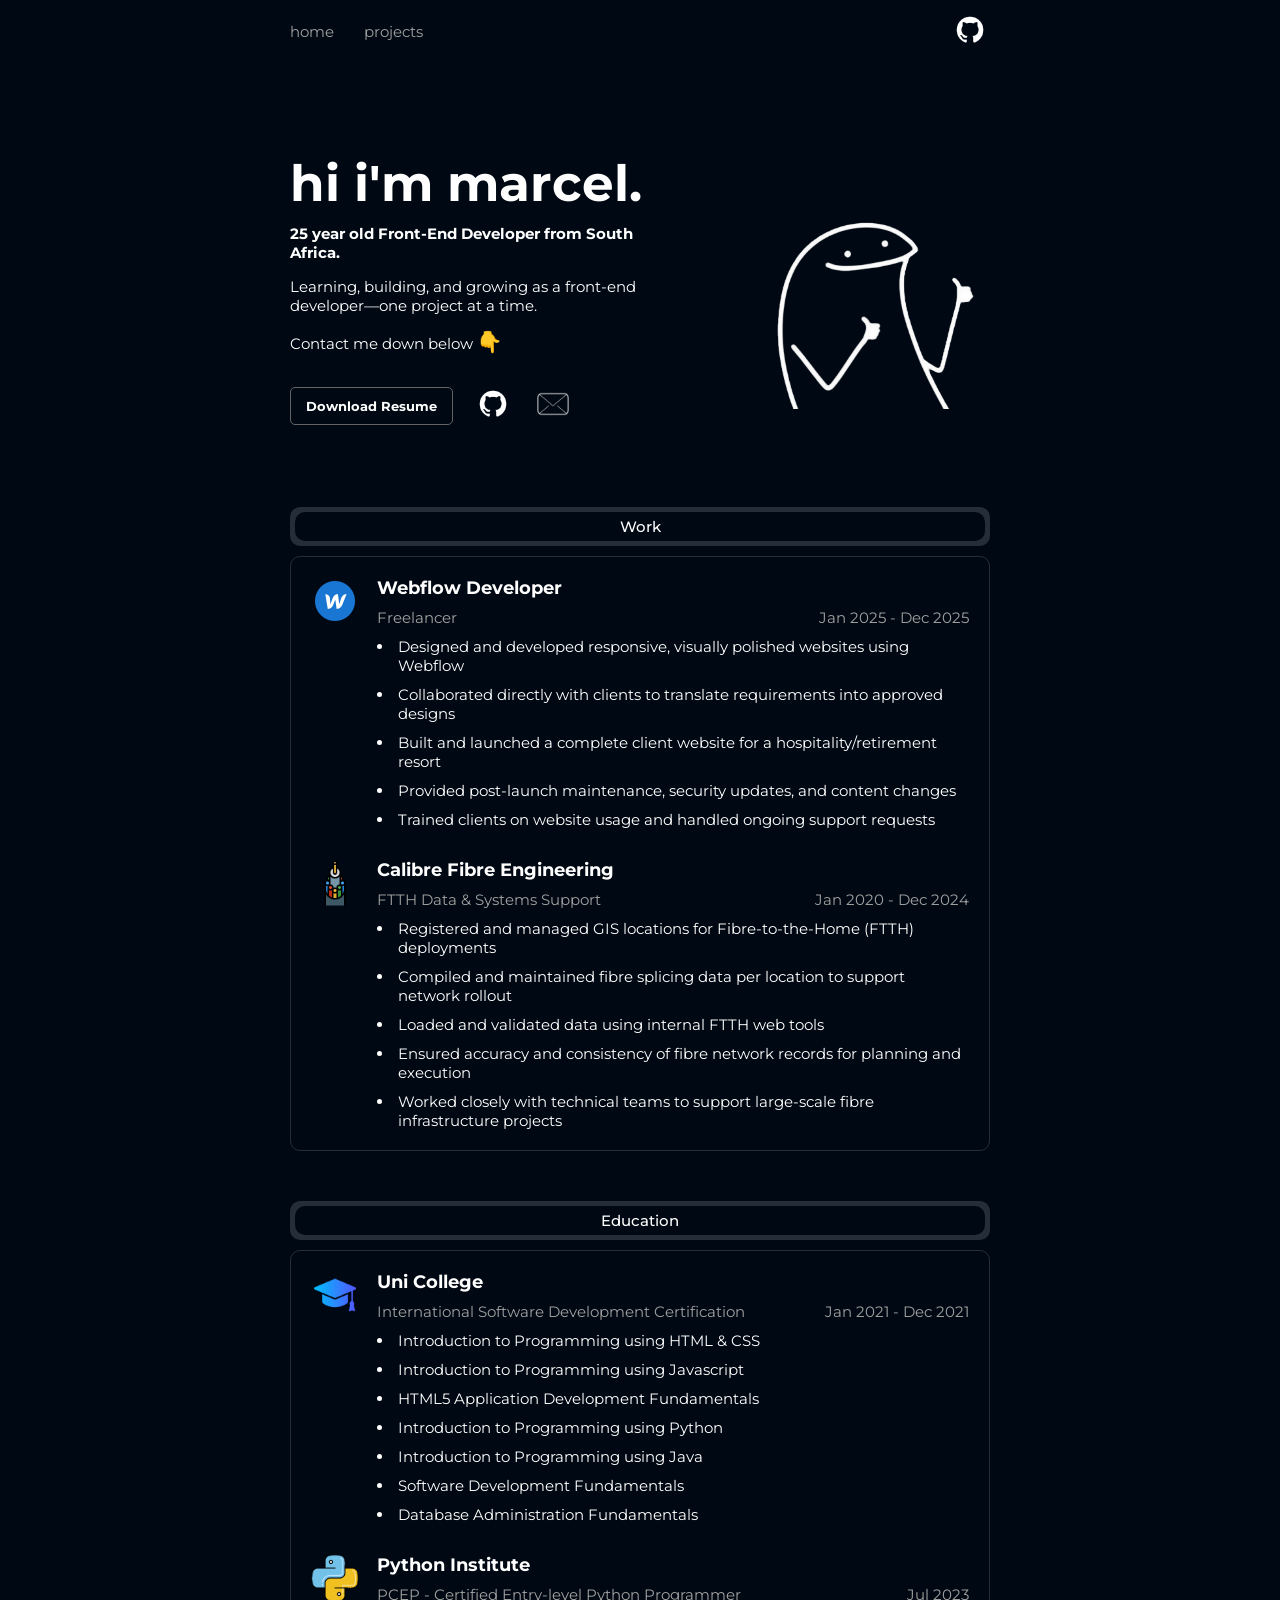
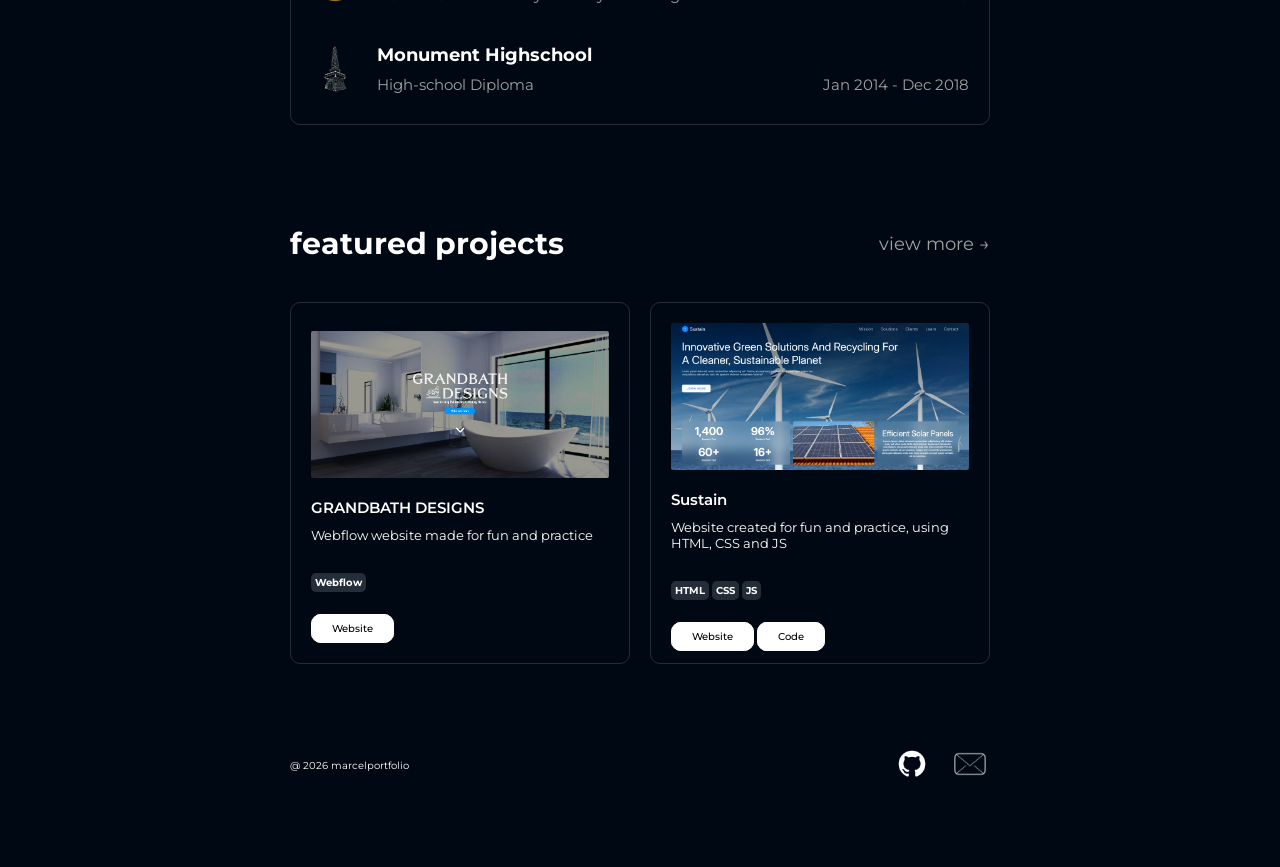
==== index.html @ 33f64fe2 "Add files via upload" ====
<!DOCTYPE html>
<html lang="en">
<head>
    <meta charset="UTF-8">
    <meta name="viewport" content="width=device-width, initial-scale=1.0">
    <link rel="stylesheet" href="path/to/font-awesome/css/font-awesome.min.css">
    <link rel="stylesheet" href="style.css">
    <title>Marcel Portfolio</title>
</head>
<body>
    <div class="body-container">
         <!-- * Header Section -->
        <header>
            <nav>
                <ul>
                    <li><a href="index.html">home</a></li>
                    <li><a href="projects.html">projects</a></li>
                </ul>
                <a href="https://github.com/marcel-webdev" target="_blank"><img src="Images/icons8-github-64.png" alt="" class="githubLogo"></a>
            </nav>
            <div class="hero">
                <div class="hero-text">
                    <h1>hi i'm marcel.</h1>
                    <p><span>25 year old Front-End Developer from South Africa.</span></p>
                    <p>Learning, building, and growing as a front-end developer—one project at a time.</p>
                    <p>Contact me down below <span style='font-size:2rem;'>&#128071;</span></p>
                    <div class="social-links">
                        <button class="download-resume">
                            Download Resume
                        </button>
                        <a href="https://github.com/marcel-webdev" target="_blank"><img src="Images/icons8-github-64.png" alt=""></a>
                        <a href="mailto:marcelhpersonal@gmail.com"><img src="Images/icons8-email-100.png" alt=""></a>
                    </div>
                </div>
                <div class="hero-img">
                    <img src="Images/StickAvatar.png" alt="">
                </div>
            </div>
        </header>

        <!-- * Main Section -->
        <main>
            <div class="work-section">
                <div class="work-title-div">
                    <h2 class="title">Work</h2>
                </div>
                <div class="work-experience">
                    <div class="experience">
                        <div class="logo">
                            <img src="Images/icons8-webflow-48.png" alt="">
                        </div>
                        <div class="experience-text">
                            <h3>Webflow Developer</h3>
                            <div class="position-date">
                                <p>Freelancer</p>
                                <p> Jan 2025 - Dec 2025</p>
                            </div>
                            <ul>
                                <li>Designed and developed responsive, visually polished websites using Webflow</li>
                                <li>Collaborated directly with clients to translate requirements into approved designs</li>
                                <li>Built and launched a complete client website for a hospitality/retirement resort</li>
                                <li>Provided post-launch maintenance, security updates, and content changes</li>
                                <li>Trained clients on website usage and handled ongoing support requests</li>
                            </ul>
                        </div>  
                    </div>
                    <div class="experience">
                        <div class="logo">
                            <img src="Images/optical-fiber.png" width="48px" alt="">
                        </div>
                        <div class="experience-text">
                            <h3>Calibre Fibre Engineering</h3>
                            <div class="position-date">
                                <p>FTTH Data & Systems Support</p>
                                <p> Jan 2020 - Dec 2024</p>
                            </div>
                            <ul>
                                <li>Registered and managed GIS locations for Fibre-to-the-Home (FTTH) deployments</li>
                                <li>Compiled and maintained fibre splicing data per location to support network rollout</li>
                                <li>Loaded and validated data using internal FTTH web tools</li>
                                <li>Ensured accuracy and consistency of fibre network records for planning and execution</li>
                                <li>Worked closely with technical teams to support large-scale fibre infrastructure projects</li>
                            </ul>
                        </div>  
                    </div>
                </div>
            </div>

            <div class="education-section">
                <div class="education-title-div">
                    <h2 class="title">Education</h2>
                </div>
                <div class="education-experience">
                    <div class="education">
                        <div class="logo">
                            <img src="Images/graduation-hat.png" width="48px" alt="">
                        </div>
                        <div class="education-text">
                            <h3>Uni College</h3>
                            <div class="position-date">
                                <p>International Software Development Certification</p>
                                <p> Jan 2021 - Dec 2021</p>
                            </div>
                            <ul>
                                <li>Introduction to Programming using HTML & CSS</li>
                                <li>Introduction to Programming using Javascript</li>
                                <li>HTML5 Application Development Fundamentals</li>
                                <li>Introduction to Programming using Python</li>
                                <li>Introduction to Programming using Java</li>
                                <li>Software Development Fundamentals</li>
                                <li>Database Administration Fundamentals</li>
                            </ul>
                        </div>  
                    </div>
                    <div class="education">
                        <div class="logo">
                            <img src="Images/python.png" width="48px" alt="">
                        </div>
                        <div class="education-text">
                            <h3>Python Institute</h3>
                            <div class="position-date">
                                <p>PCEP - Certified Entry-level Python Programmer</p>
                                <p>Jul 2023</p>
                            </div>
                        </div>  
                    </div>
                    <div class="education">
                        <div class="logo">
                            <img src="Images/image.png" width="48px" alt="">
                        </div>
                        <div class="education-text">
                            <h3>Monument Highschool</h3>
                            <div class="position-date">
                                <p>High-school Diploma</p>
                                <p> Jan 2014 - Dec 2018</p>
                            </div>
                        </div>  
                    </div>
                </div>
            </div>

            <div class="projects-section">
                <div class="title">
                    <h2>featured projects</h2>
                    <a href="projects.html">view more &#8594;</a>
                </div>

                <div class="project-cards">
                    <div class="card">
                        <img src="Images/grandbath-preview.png" width="100%" alt="">
                        <h3>GRANDBATH DESIGNS</h3>
                        <p>Webflow website made for fun and practice</p>
                        <button>Webflow</button>
                        <div>
                            <a href="https://grandbath-designs.webflow.io/" target="_blank">Website</a>
                        </div>
                    </div>
                    <div class="card">
                        <img src="Images/sustain-preview.png" width="100%" alt="">
                        <h3>Sustain</h3>
                        <p>Website created for fun and practice, using HTML, CSS and JS</p>
                        <div class="card-btns">
                            <button>HTML</button>
                            <button>CSS</button>
                            <button>JS</button>
                        </div>
                        <div>
                            <a href="https://marcel-webdev.github.io/sustain/" target="_blank">Website</a>
                            <a href="https://github.com/marcel-webdev/sustain" target="_blank">Code</a>
                        </div>
                    </div>
                </div>
            </div>
        </main>

        <!-- * Footer Section -->
        <footer>
            <div class="footer-section">
                <p>@ 2026 marcelportfolio</p>
                <div class="footer-links">
                    <a href="https://github.com/marcel-webdev" target="_blank"><img src="Images/icons8-github-64.png" alt=""></a>
                    <a href="mailto:marcelhpersonal@gmail.com"><img src="Images/icons8-email-100.png" alt=""></a>
                </div>
            </div>
        </footer>



    </div>

       

    
</body>
</html>
---- style.css ----
@import url('https://fonts.googleapis.com/css2?family=Montserrat:ital,wght@0,100..900;1,100..900&display=swap');

* {
    padding: 0;
    margin: 0;
    box-sizing: border-box;
    font-family: Montserrat, Verdana, Geneva, Tahoma, sans-serif;
}

html {
    font-size: 62.5%;
}

body {
    background-color: rgb(0, 9, 19);
    color: white;
    display: flex;
    justify-content: center;
}

.body-container {
    width: 100%;
    max-width: 72rem;
    padding: 0rem 1rem;
}

/** Header CSS */
nav {
    width: 100%;
    display: flex;
    justify-content: space-between;
    align-items: center;
    padding-top: 1rem;
}

nav ul {
    display: flex;
    gap: 3rem;
}

nav ul li {
    list-style: none;
}

nav ul li a {
    text-decoration: none;
    color: rgb(161, 161, 161);
    font-size: 1.5rem;
    transition: all 0.3s ease-out;
}

nav ul li a:hover {
    color: white;
}

nav .githubLogo {
    width: 4rem;
    z-index: 1001;
}

.hero {
    display: grid;
    grid-template-columns: 1.2fr 0.8fr;
    gap: 10rem;
    align-items: center;
    margin-bottom: 8rem;
    padding-top: 10rem;
}

.hero .hero-text h1{
    font-size: 5rem;
    margin-bottom: 1rem;
}

.hero .hero-text p {
    font-size: 1.5rem;
    margin-bottom: 1.5rem;
}

.hero .hero-text p span {
    font-weight: bold;
}

.hero .hero-text .social-links {
    display: flex;
    gap: 2rem;
    align-items: center;
    margin-top: 3rem;
}

.hero .hero-text button {
    background-color: transparent;
    color: white;
    font-weight: bold;
    border: 0.5px rgb(100, 100, 100) solid;
    padding: 1rem 1.5rem;
    border-radius: 0.5rem;
    cursor: pointer;
    transition: all 0.3s ease-out;
}

.hero .hero-text button:hover{
    color: rgb(0, 9, 19);
    background-color: white;
}

.hero .hero-text .social-links a img{
    width: 4rem;
}

.hero .hero-img img{
    width: 100%;
}

/** Main CSS */

.work-section {
    width: 100%;
    margin-bottom: 5rem;
}

.work-experience {
    border: 1px rgba(156, 163, 175, 0.233) solid;
    padding: 2rem 2rem;
    border-radius: 1rem;
}

.work-title-div{
    width: 100%;
    background-color: rgba(156, 163, 175, 0.233);
    padding: 0.5rem 0.5rem;
    border-radius: 1rem;
    text-align: center;
    margin-bottom: 1rem;
}

.work-title-div .title {
    background-color: rgb(0, 9, 19);
    font-weight: 500;
    padding: 0.5rem 0rem;
    border-radius: 1rem;
}

.experience {
    width: 100%;
    display: grid;
    grid-template-columns: 0.2fr 1.8fr;
}

.experience-text h3{
    font-size: 1.75rem;
    margin-bottom: 1rem;
}

.experience-text .position-date {
    display: flex;
    justify-content: space-between;
    font-size: 1.5rem;
    color: rgb(161, 161, 161);
    margin-bottom: 1rem;
}

.experience-text ul {
    list-style-position: inside;
    padding-left: 0;
}

.experience-text ul li {
    font-size: 1.5rem;
    padding-left: 2.1rem;
    text-indent: -2.1rem;
}


.experience-text ul li:not(:last-child) {
  margin-bottom: 10px;
}

.experience:not(:last-child) {
    margin-bottom: 3rem;
}


.education-section {
    width: 100%;
}

.education-experience {
    border: 1px rgba(156, 163, 175, 0.233) solid;
    padding: 2rem 2rem;
    border-radius: 1rem;
}

.education-title-div{
    width: 100%;
    background-color: rgba(156, 163, 175, 0.233);
    padding: 0.5rem 0.5rem;
    border-radius: 1rem;
    text-align: center;
    margin-bottom: 1rem;
}

.education-title-div .title {
    background-color: rgb(0, 9, 19);
    font-weight: 500;
    padding: 0.5rem 0rem;
    border-radius: 1rem;
}

.education {
    width: 100%;
    display: grid;
    grid-template-columns: 0.2fr 1.8fr;
}

.education-text h3{
    font-size: 1.75rem;
    margin-bottom: 1rem;
}

.education-text .position-date {
    display: flex;
    justify-content: space-between;
    font-size: 1.5rem;
    color: rgb(161, 161, 161);
    margin-bottom: 1rem;
}

.education-text ul {
    list-style-position: inside;
    padding-left: 0;
}

.education-text ul li {
    font-size: 1.5rem;
    padding-left: 2.1rem;
    text-indent: -2.1rem;
}


.education-text ul li:not(:last-child) {
  margin-bottom: 10px;
}

.education:not(:last-child) {
    margin-bottom: 3rem;
}

.projects-section {
    width: 100%;
    margin-top: 10rem;
    margin-bottom: 8rem;
}

.projects-section .title {
    width: 100%;
    display: flex;
    justify-content: space-between;
    align-items: center;
    margin-bottom: 4rem;
}

.projects-section .title h2 {
    font-size: 3rem;
}

.projects-section .title a {
    font-size: 1.75rem;
    text-decoration: none;
    color: rgb(161, 161, 161);
    transition: all 0.3s ease-out;
}

.projects-section .title a:hover {
    color: white;
}

.project-cards {
    display: grid;
    grid-template-columns: 1fr 1fr;
    gap: 2rem;
}

.project-cards .card {
    border: 1px rgba(156, 163, 175, 0.233) solid;
    border-radius: 1rem;
    padding: 2rem 2rem;
    display: flex;
    flex-direction: column;
    justify-content: center;
    align-items: left;
}

.project-cards .card img {
    border-radius: .2rem;
    margin-bottom: 2rem;
}

.project-cards .card h3 {
    font-size: 1.5rem;
    font-weight: 600;
    margin-bottom: 1rem;
}

.project-cards .card p {
    font-size: 1.3rem;
    margin-bottom: 3rem;
}

.project-cards .card button{
    width: fit-content;
    border: none;
    border-radius: .5rem;
    background-color: rgba(156, 163, 175, 0.233);
    color: white;
    padding: .3rem .4rem;
    font-weight: bold;
    font-size: 1rem;
    margin-bottom: 3rem;
}

.project-cards .card a {
    text-decoration: none;
    color: black;
    background-color: white;
    border: 1px white solid;
    width: fit-content;
    padding: 0.7rem 2rem;
    border-radius: 1rem;
    font-size: 1rem;
    font-weight: 500;
    transition: all 0.3s ease-out;
}

.project-cards .card a:hover {
    background-color: rgb(0, 9, 19);
    color: white;
    border: 1px white solid;
}

/** Footer CSS */

.footer-section {
    width: 100%;
    display: flex;
    justify-content: space-between;
    align-items: center;
    margin-bottom: 8rem;
}

.footer-section .footer-links a img{
    width: 4rem;
}

.footer-section .footer-links a:not(:last-child){
    margin-right: 1.5rem;
}

/** Media Queries */

@media (max-width: 48rem) {
    .hero {
        grid-template-columns: 1fr;
        margin-bottom: 5rem;
        gap: 0;
        padding-top: 5rem;
    }
    .hero-img {
        width: 30rem;
    }
}

@media (max-width: 45rem) {
    .body-container {
        max-width: 65rem;
    }
}

@media (max-width: 37rem) {
    html {
        font-size: 55%;
    }
}

@media (max-width: 32rem) {
    .project-cards {
        display: grid;
        grid-template-columns: 1fr;
        gap: 2rem;
    }
}
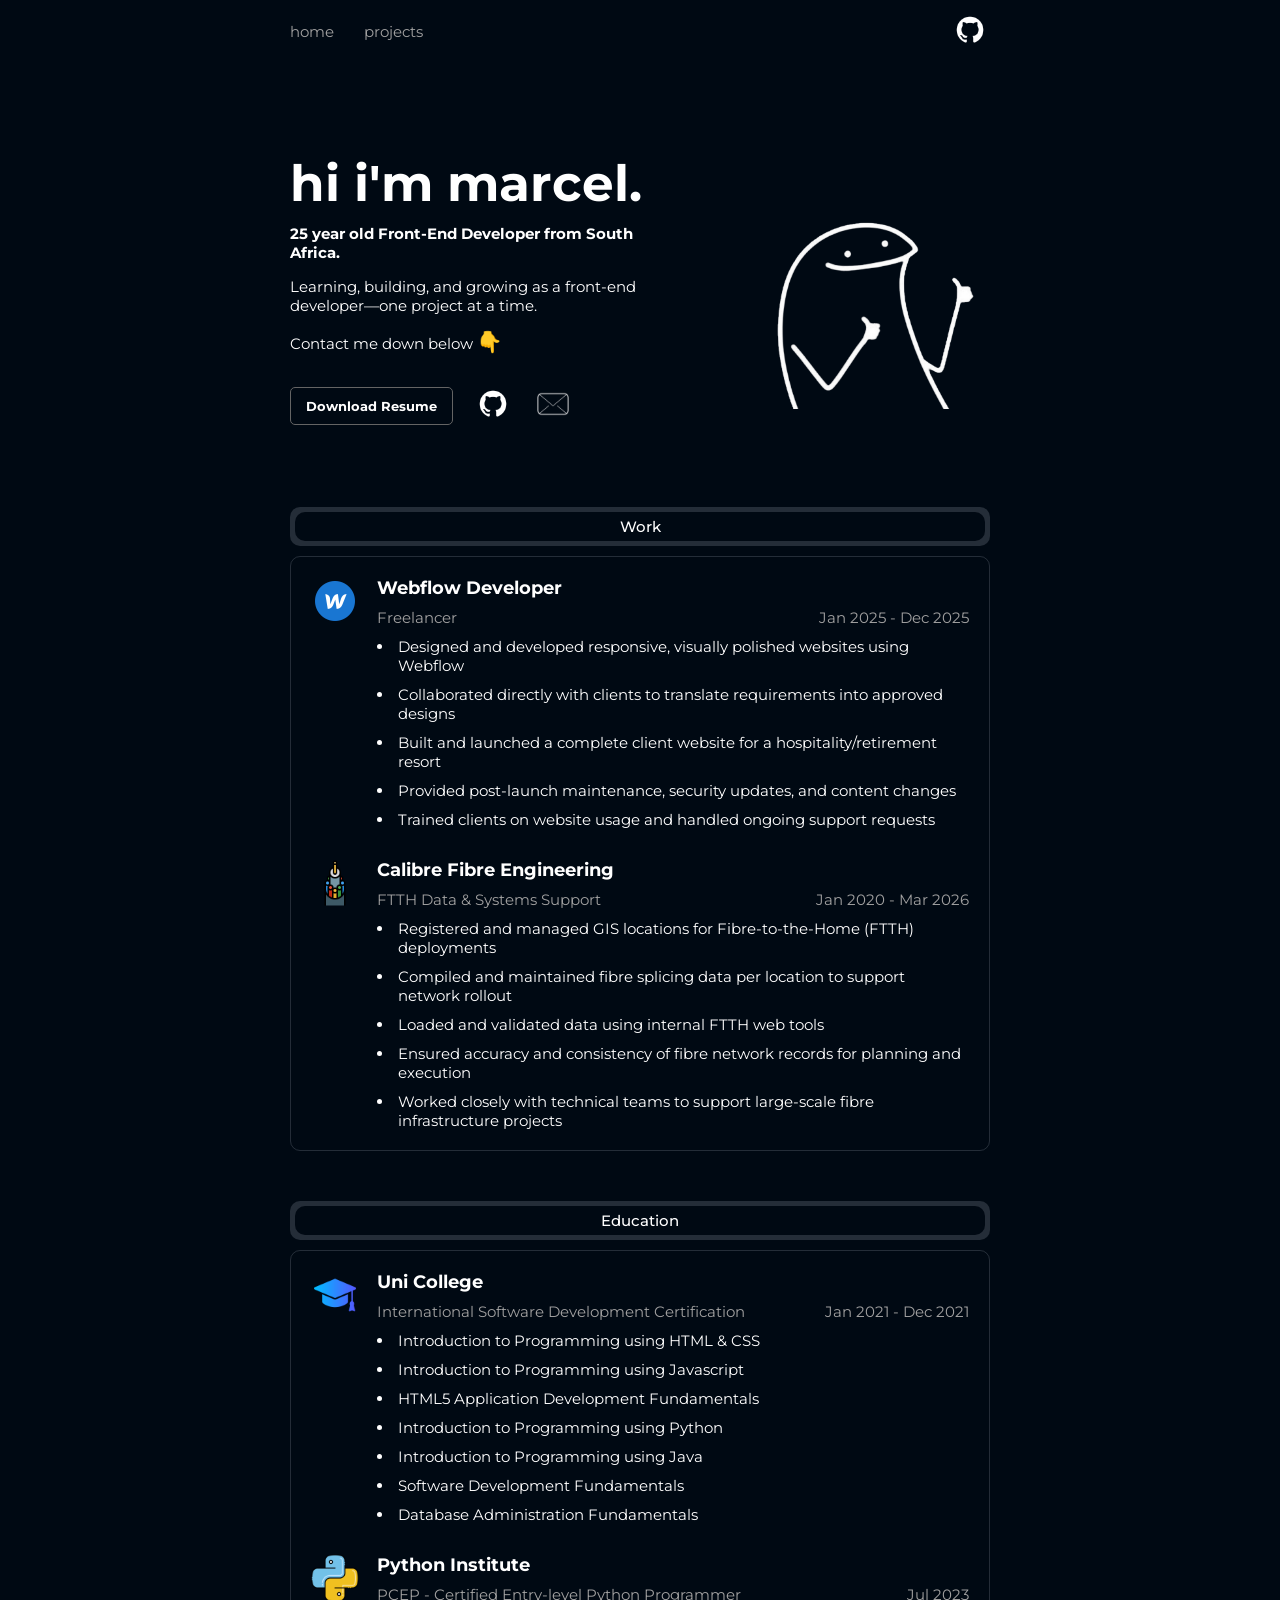
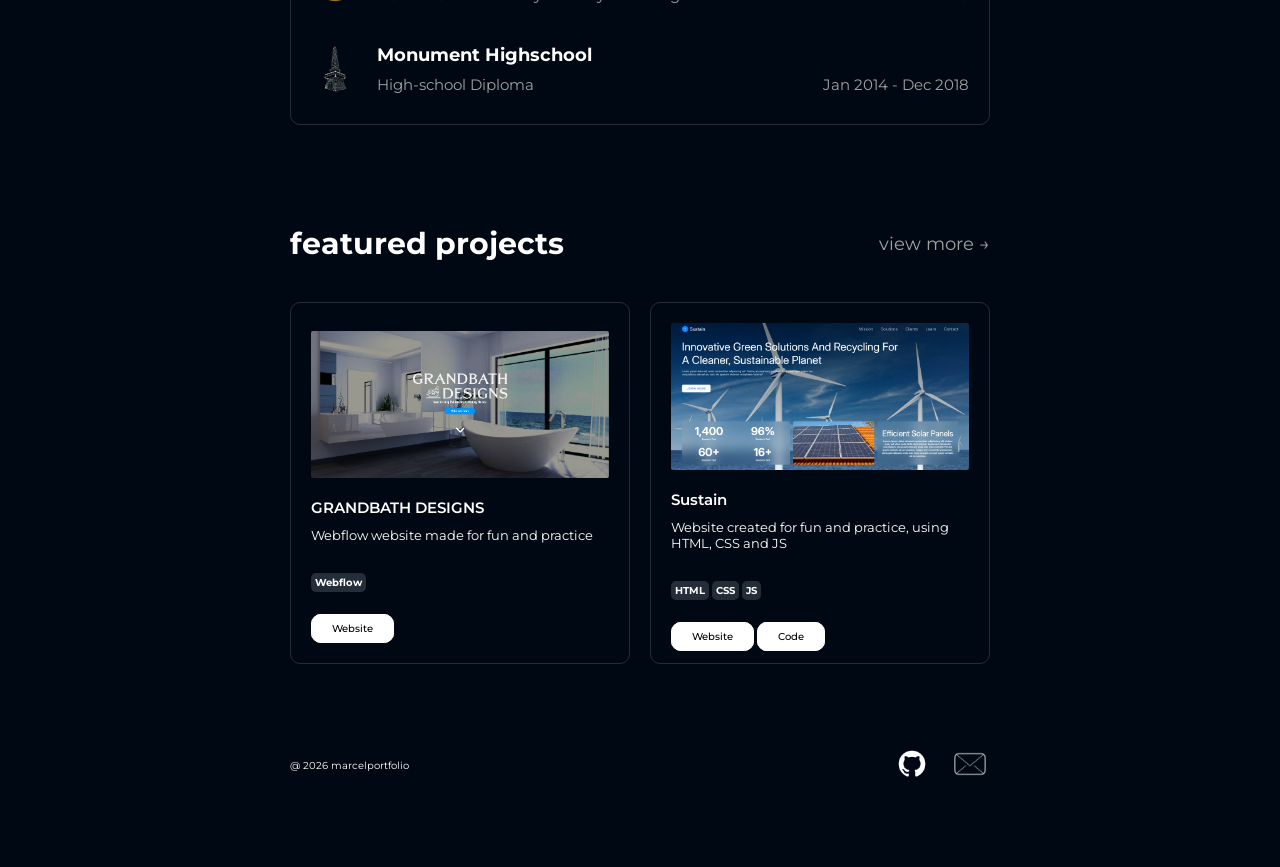
==== commit e190254b: "Add files via upload" ====
--- a/index.html
+++ b/index.html
@@ -72,7 +72,7 @@
                             <h3>Calibre Fibre Engineering</h3>
                             <div class="position-date">
                                 <p>FTTH Data & Systems Support</p>
-                                <p> Jan 2020 - Dec 2024</p>
+                                <p> Jan 2020 - Mar 2026</p>
                             </div>
                             <ul>
                                 <li>Registered and managed GIS locations for Fibre-to-the-Home (FTTH) deployments</li>
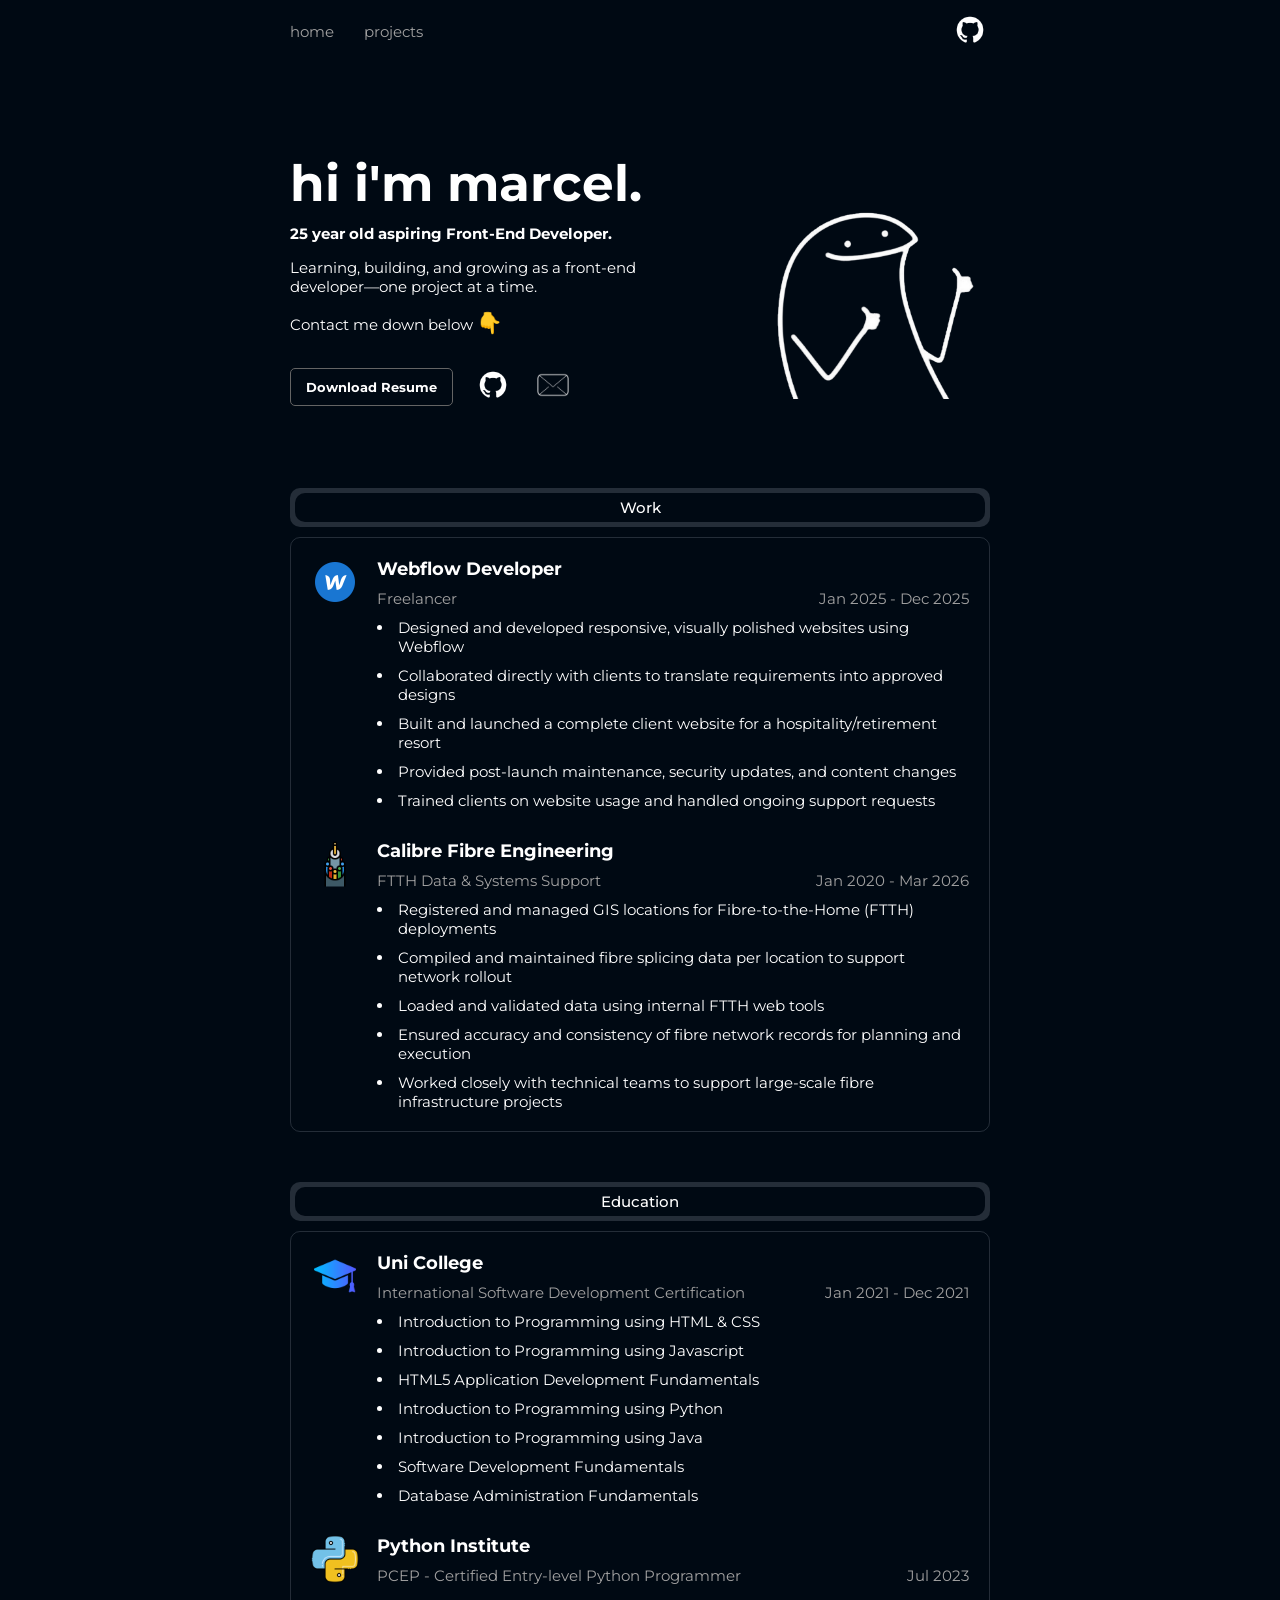
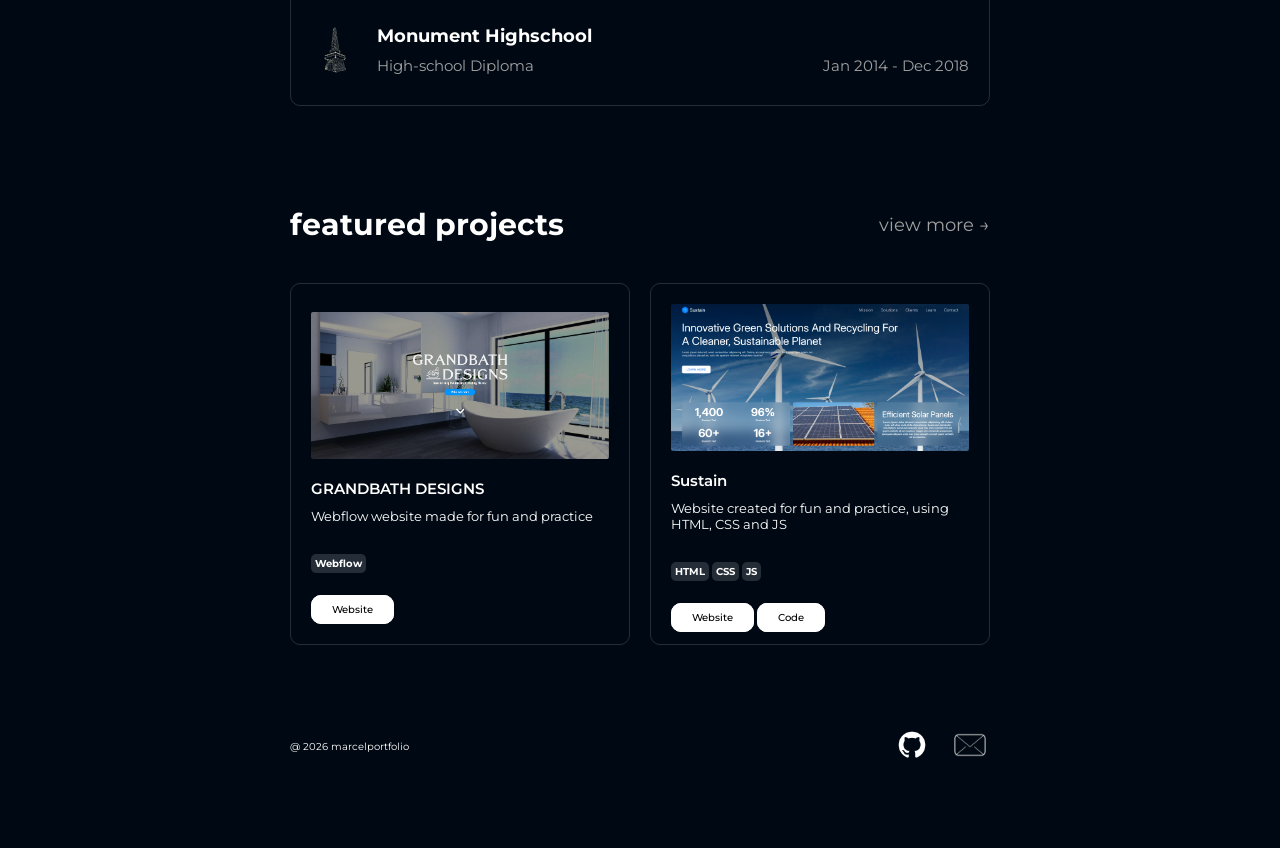
==== commit b351f13e: "Update index.html" ====
--- a/index.html
+++ b/index.html
@@ -21,7 +21,7 @@
             <div class="hero">
                 <div class="hero-text">
                     <h1>hi i'm marcel.</h1>
-                    <p><span>25 year old Front-End Developer from South Africa.</span></p>
+                    <p><span>25 year old aspiring Front-End Developer.</span></p>
                     <p>Learning, building, and growing as a front-end developer—one project at a time.</p>
                     <p>Contact me down below <span style='font-size:2rem;'>&#128071;</span></p>
                     <div class="social-links">
@@ -192,4 +192,4 @@
 
     
 </body>
-</html>+</html>
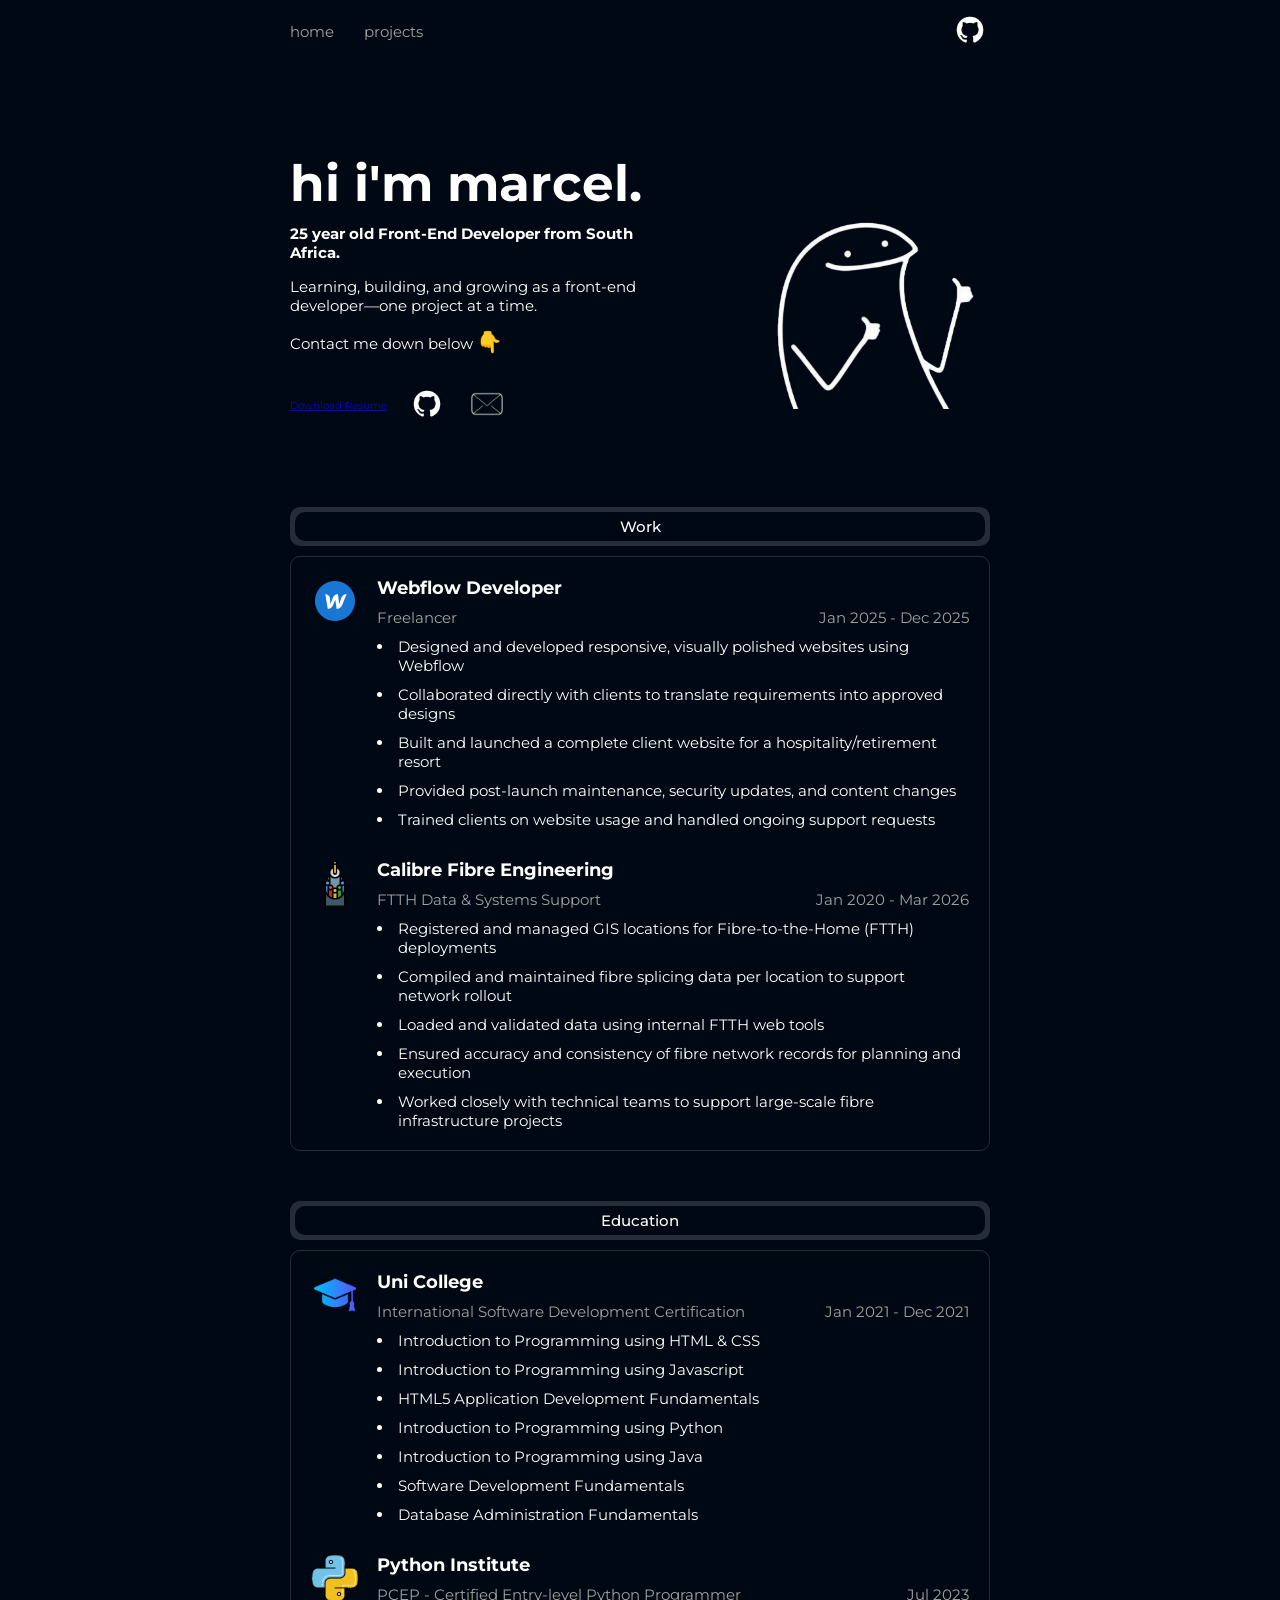
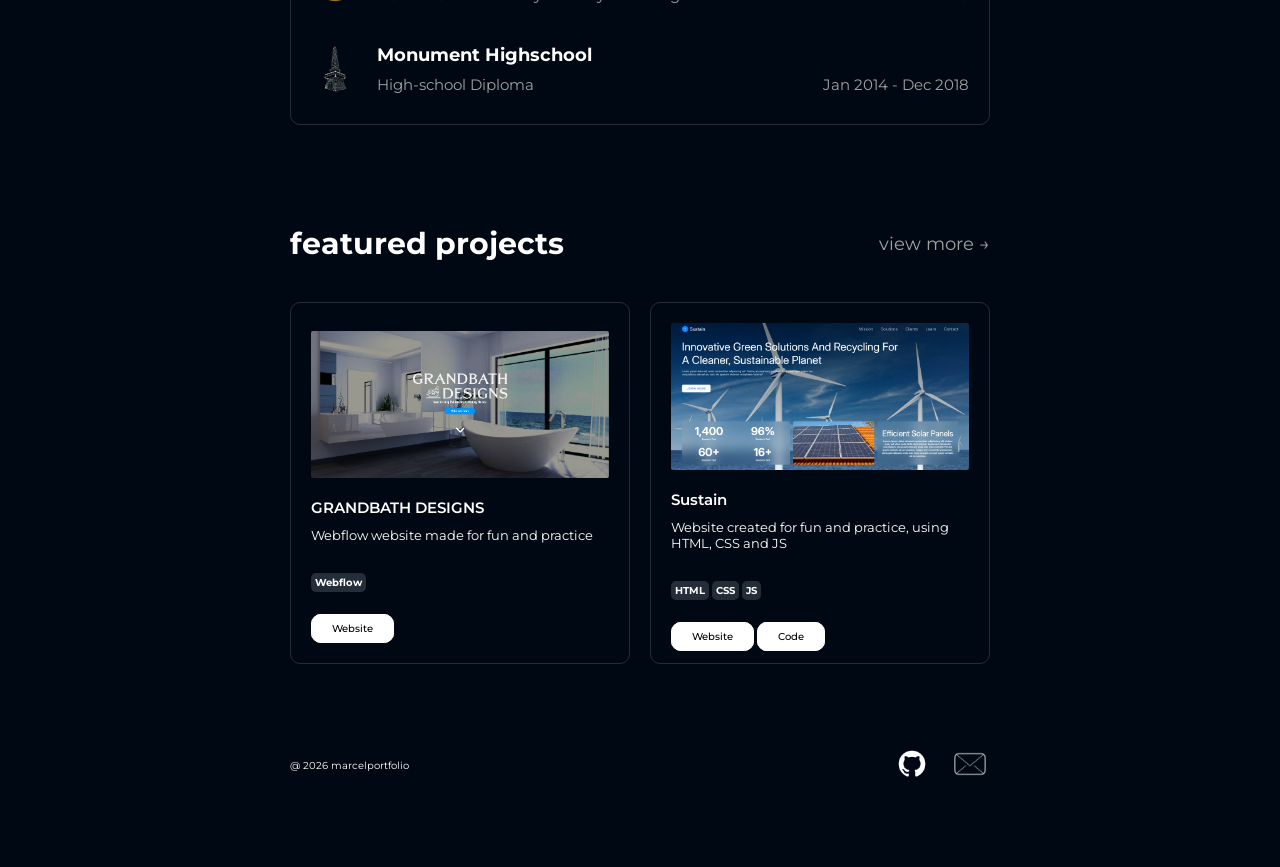
==== commit 7c17ffcf: "Add files via upload" ====
--- a/index.html
+++ b/index.html
@@ -21,13 +21,11 @@
             <div class="hero">
                 <div class="hero-text">
                     <h1>hi i'm marcel.</h1>
-                    <p><span>25 year old aspiring Front-End Developer.</span></p>
+                    <p><span>25 year old Front-End Developer from South Africa.</span></p>
                     <p>Learning, building, and growing as a front-end developer—one project at a time.</p>
                     <p>Contact me down below <span style='font-size:2rem;'>&#128071;</span></p>
                     <div class="social-links">
-                        <button class="download-resume">
-                            Download Resume
-                        </button>
+                        <a class="download-resume" href="Marcel-Hensley-Resume.pdf">Download Resume</a>
                         <a href="https://github.com/marcel-webdev" target="_blank"><img src="Images/icons8-github-64.png" alt=""></a>
                         <a href="mailto:marcelhpersonal@gmail.com"><img src="Images/icons8-email-100.png" alt=""></a>
                     </div>
@@ -192,4 +190,4 @@
 
     
 </body>
-</html>
+</html>
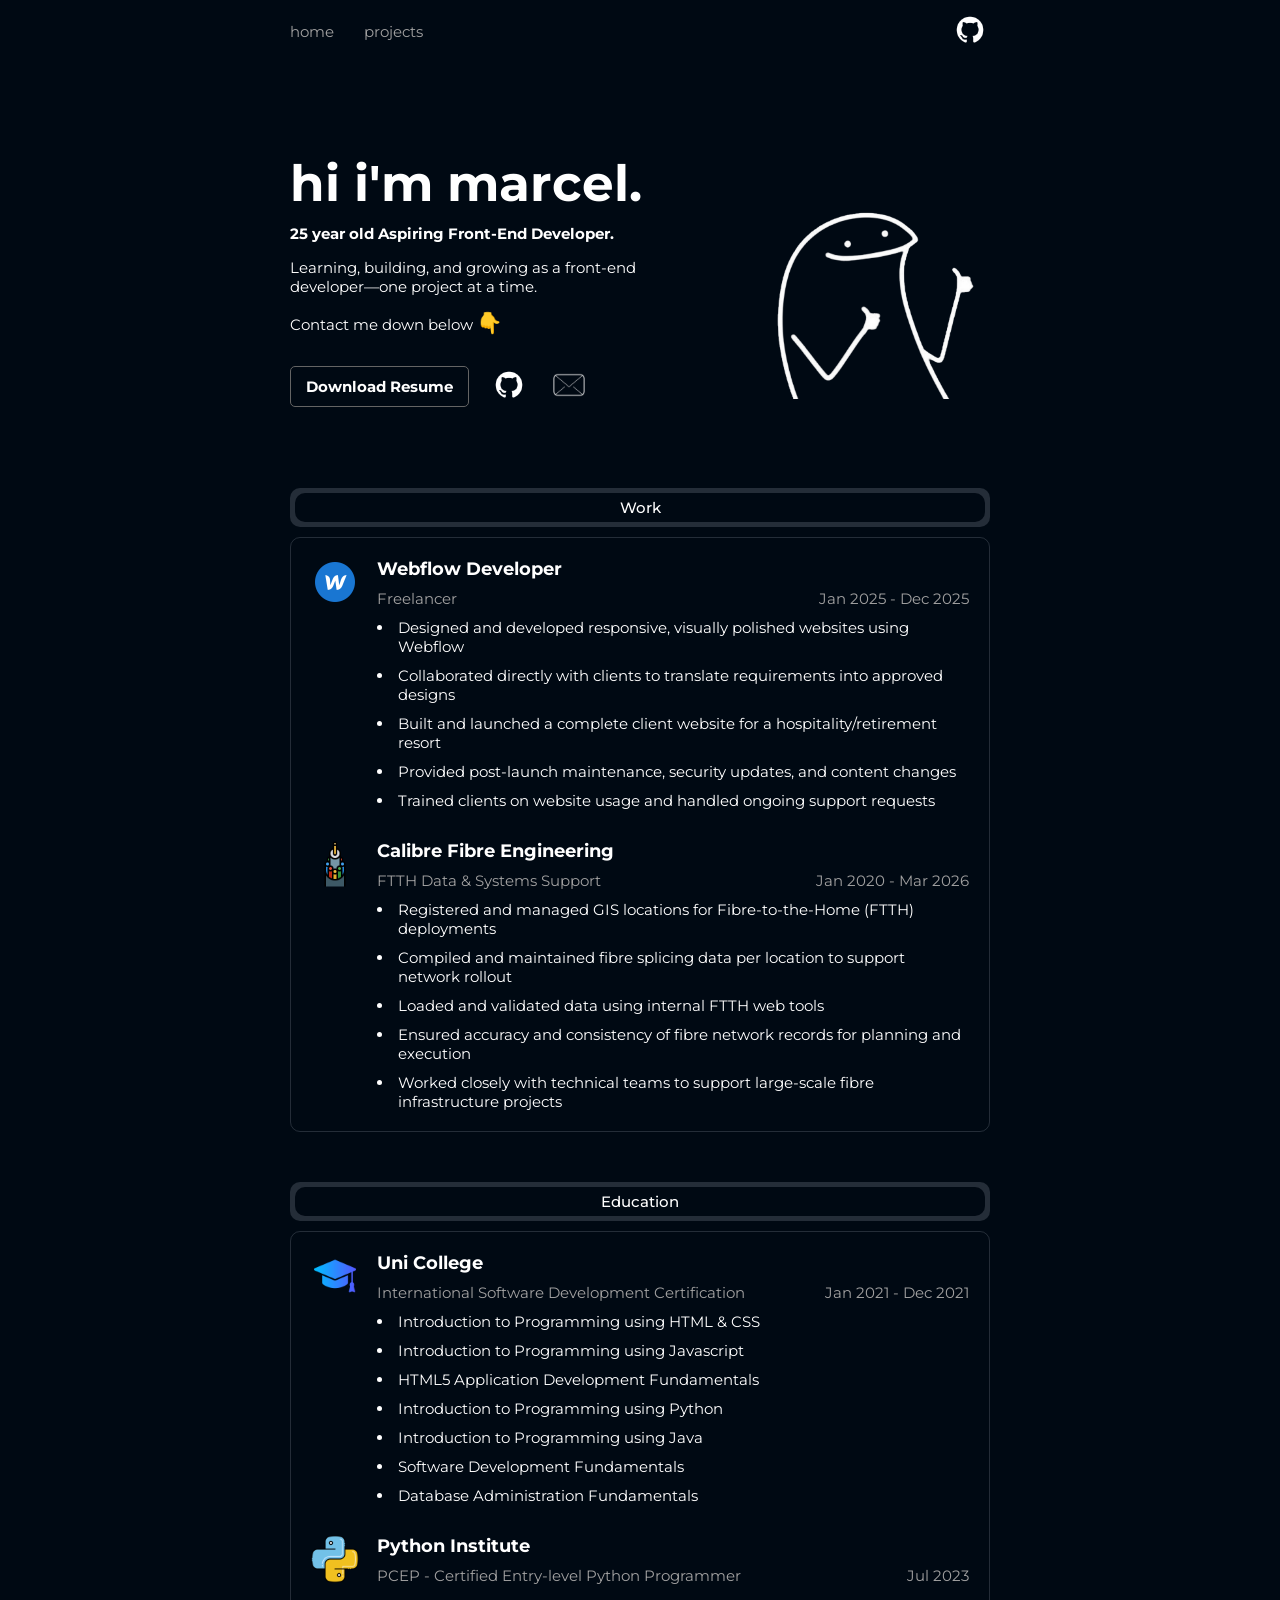
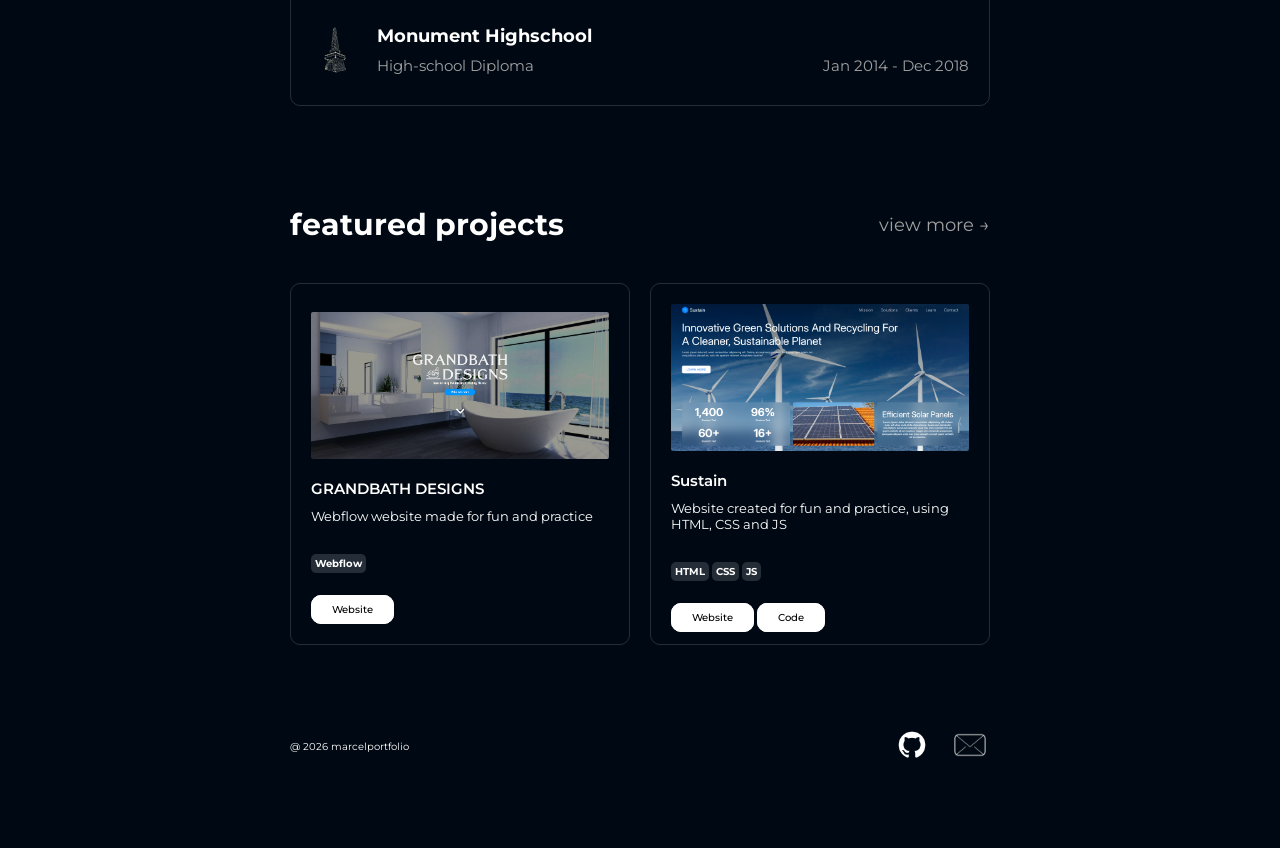
==== commit b7e19a83: "Update index.html" ====
--- a/index.html
+++ b/index.html
@@ -21,7 +21,7 @@
             <div class="hero">
                 <div class="hero-text">
                     <h1>hi i'm marcel.</h1>
-                    <p><span>25 year old Front-End Developer from South Africa.</span></p>
+                    <p><span>25 year old Aspiring Front-End Developer.</span></p>
                     <p>Learning, building, and growing as a front-end developer—one project at a time.</p>
                     <p>Contact me down below <span style='font-size:2rem;'>&#128071;</span></p>
                     <div class="social-links">
@@ -190,4 +190,4 @@
 
     
 </body>
-</html>+</html>
--- a/style.css
+++ b/style.css
@@ -88,10 +88,11 @@
     margin-top: 3rem;
 }
 
-.hero .hero-text button {
+.hero .hero-text .download-resume {
     background-color: transparent;
     color: white;
     font-weight: bold;
+    font-size: 15px;
     border: 0.5px rgb(100, 100, 100) solid;
     padding: 1rem 1.5rem;
     border-radius: 0.5rem;
@@ -99,10 +100,16 @@
     transition: all 0.3s ease-out;
 }
 
-.hero .hero-text button:hover{
+.hero .hero-text .download-resume {
+    text-decoration: none;
+    color: white;
+}
+
+.hero .hero-text .download-resume:hover{
     color: rgb(0, 9, 19);
     background-color: white;
 }
+
 
 .hero .hero-text .social-links a img{
     width: 4rem;
